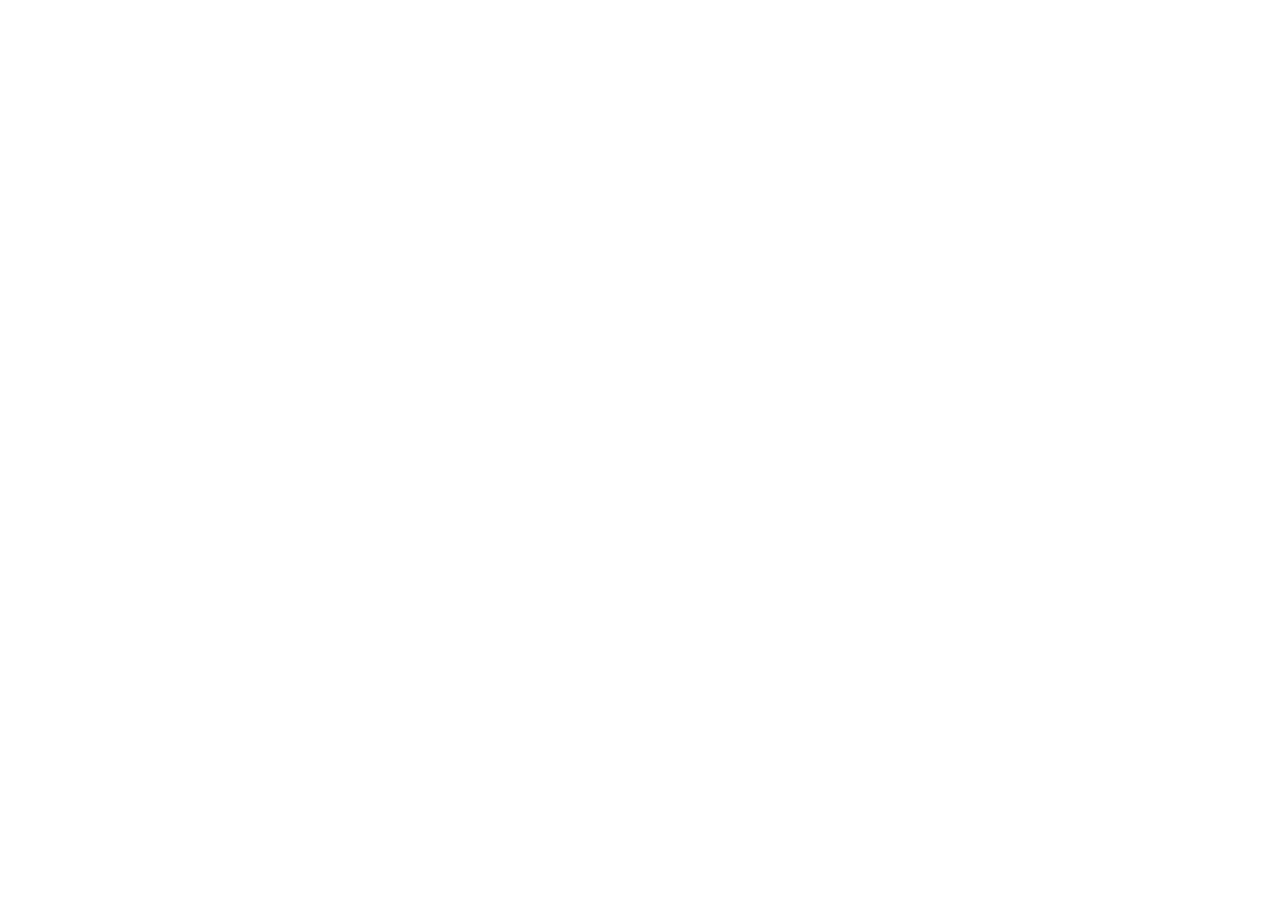
==== modules/index.html @ a32fe31a "Remove commented-out script reference and update practice notes with data types section" ====
<!DOCTYPE html>
<html lang="en">

<head>
    <meta charset="UTF-8">
    <meta name="viewport" content="width=device-width, initial-scale=1.0">
    <title>Refresh JS</title>
</head>

<body>
    <script src="practice.js"></script>
</body>

</html>
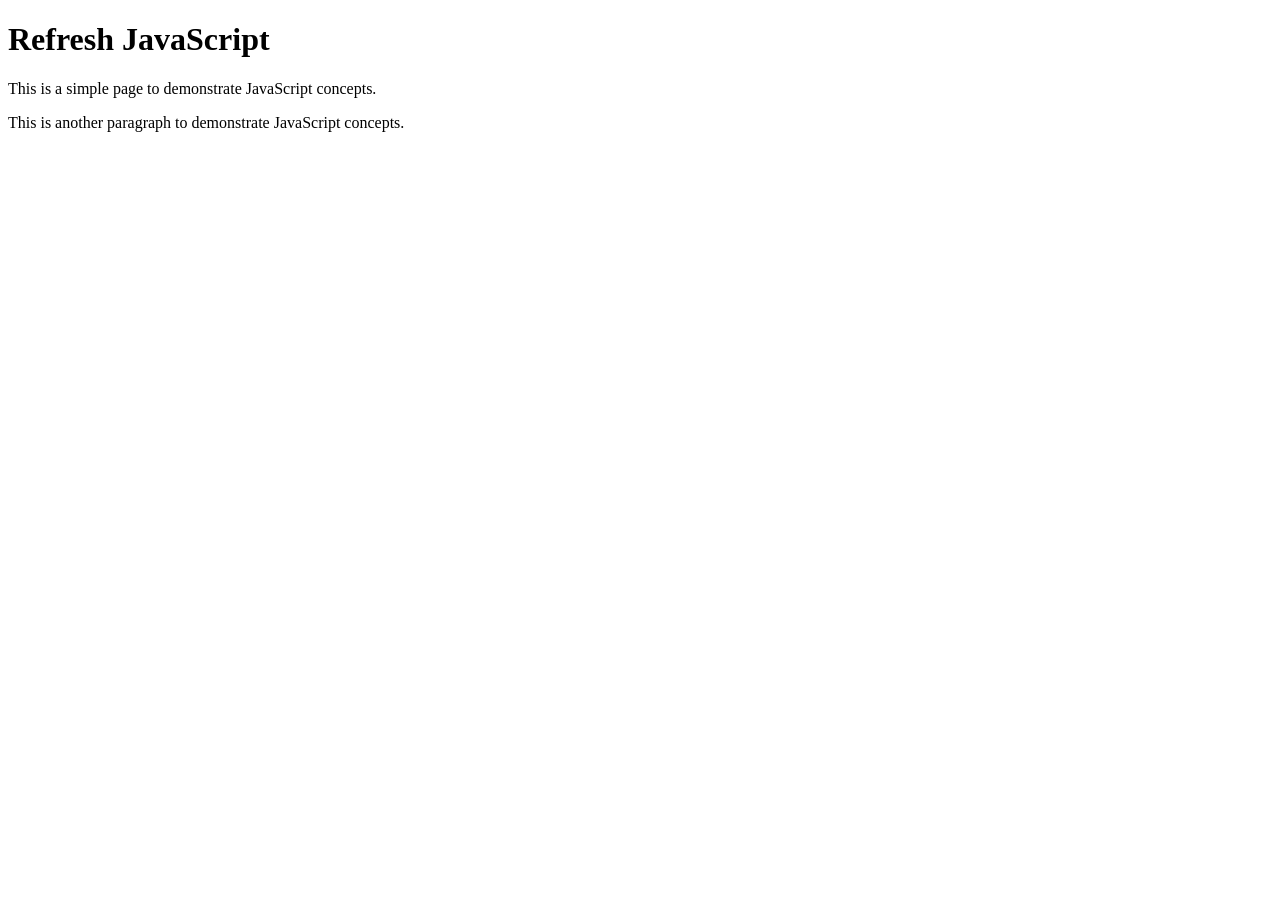
==== commit c191e9dd: "Add DOM manipulation examples to README.md and create dom.js for interactive functionality" ====
--- a/modules/index.html
+++ b/modules/index.html
@@ -8,7 +8,16 @@
 </head>
 
 <body>
+
+
+    <h1 class="title">Refresh JavaScript</h1>
+
+    <p id="description">This is a simple page to demonstrate JavaScript concepts.</p>
+    <p id="another-description">This is another paragraph to demonstrate JavaScript concepts.</p>
+
+
     <script src="practice.js"></script>
+  
 </body>
 
 </html>
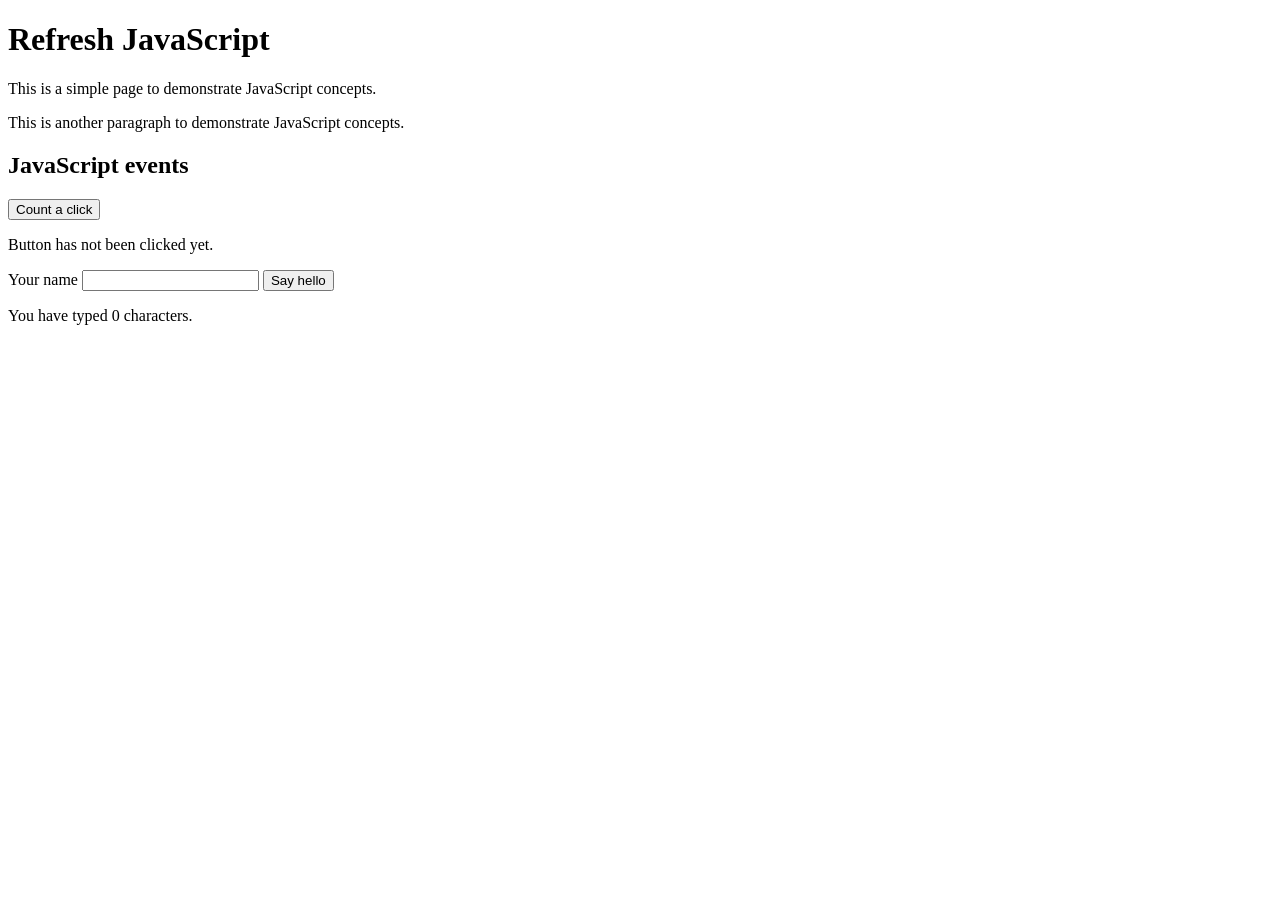
==== commit 37b416fb: "Add event handling examples to events.js and update README.md" ====
--- a/modules/index.html
+++ b/modules/index.html
@@ -1,23 +1,39 @@
-<!DOCTYPE html>
+<!doctype html>
 <html lang="en">
+  <head>
+    <meta charset="UTF-8" />
+    <meta name="viewport" content="width=device-width, initial-scale=1.0" />
+    <title>Refresh JS</title>
+  </head>
 
-<head>
-    <meta charset="UTF-8">
-    <meta name="viewport" content="width=device-width, initial-scale=1.0">
-    <title>Refresh JS</title>
-</head>
-
-<body>
-
-
+  <body>
     <h1 class="title">Refresh JavaScript</h1>
 
-    <p id="description">This is a simple page to demonstrate JavaScript concepts.</p>
-    <p id="another-description">This is another paragraph to demonstrate JavaScript concepts.</p>
+    <p id="description">
+      This is a simple page to demonstrate JavaScript concepts.
+    </p>
+    <p id="another-description">
+      This is another paragraph to demonstrate JavaScript concepts.
+    </p>
 
+    <section aria-labelledby="events-title">
+      <h2 id="events-title">JavaScript events</h2>
+
+      <button id="count-button" type="button">Count a click</button>
+      <p id="count-output" aria-live="polite">
+        Button has not been clicked yet.
+      </p>
+
+      <form id="greeting-form">
+        <label for="name-input">Your name</label>
+        <input id="name-input" name="name" type="text" required />
+        <button type="submit">Say hello</button>
+      </form>
+      <p id="name-feedback" aria-live="polite">You have typed 0 characters.</p>
+      <p id="greeting-output" aria-live="polite"></p>
+    </section>
 
     <script src="practice.js"></script>
-  
-</body>
-
-</html>+    <!-- <script src="events.js"></script> -->
+  </body>
+</html>
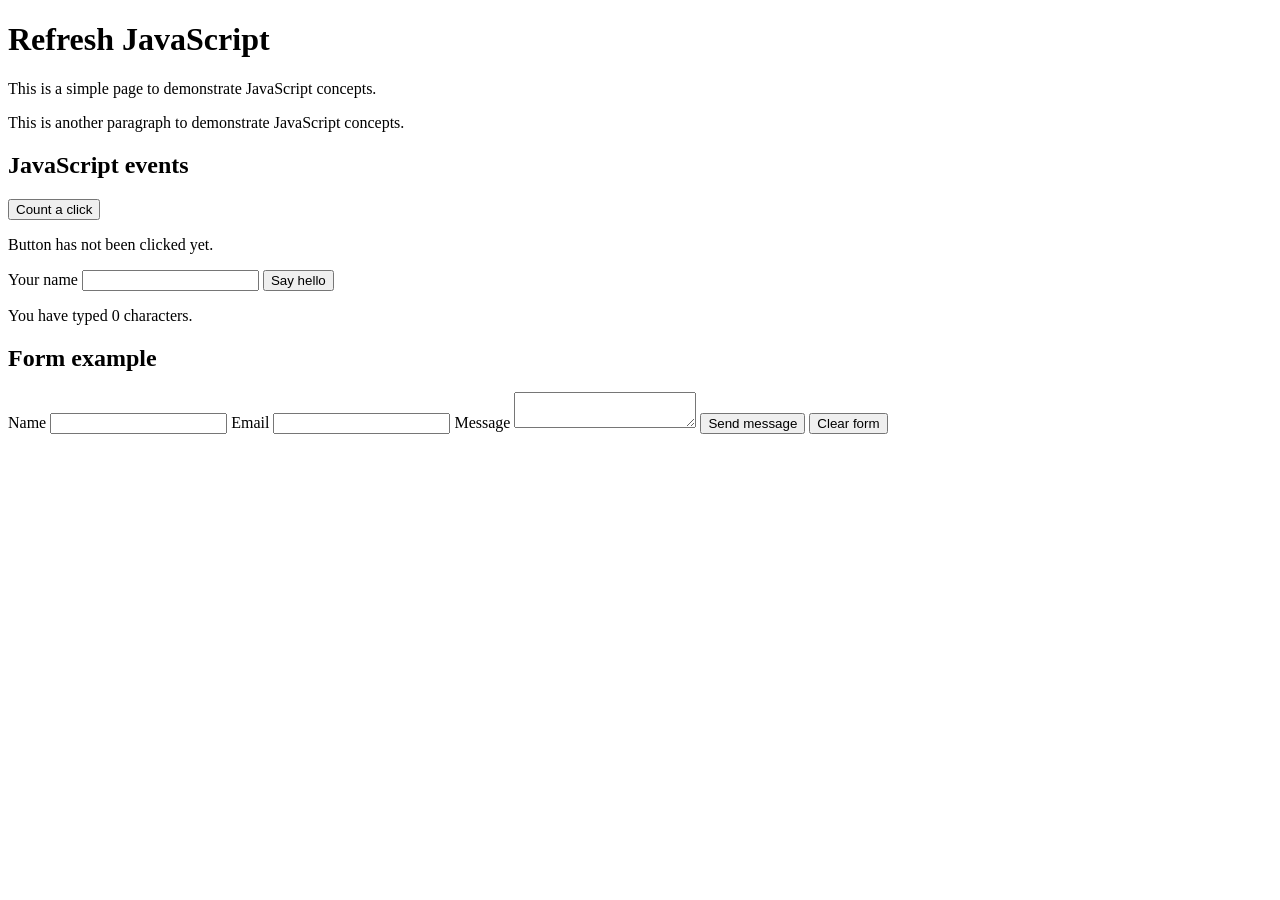
==== commit 751b2496: "Add form handling example with validation to README.md, create form.js for form functionality" ====
--- a/modules/index.html
+++ b/modules/index.html
@@ -33,7 +33,44 @@
       <p id="greeting-output" aria-live="polite"></p>
     </section>
 
+    <section aria-labelledby="form-title">
+      <h2 id="form-title">Form example</h2>
+
+      <form id="contact-form">
+        <label for="contact-name">Name</label>
+        <input
+          id="contact-name"
+          name="name"
+          type="text"
+          autocomplete="name"
+          required
+        />
+
+        <label for="contact-email">Email</label>
+        <input
+          id="contact-email"
+          name="email"
+          type="email"
+          autocomplete="email"
+          required
+        />
+
+        <label for="contact-message">Message</label>
+        <textarea
+          id="contact-message"
+          name="message"
+          minlength="10"
+          required
+        ></textarea>
+
+        <button type="submit">Send message</button>
+        <button type="reset">Clear form</button>
+      </form>
+      <p id="form-feedback" aria-live="polite"></p>
+    </section>
+
     <script src="practice.js"></script>
     <!-- <script src="events.js"></script> -->
+    <!-- <script src="form.js"></script> -->
   </body>
 </html>
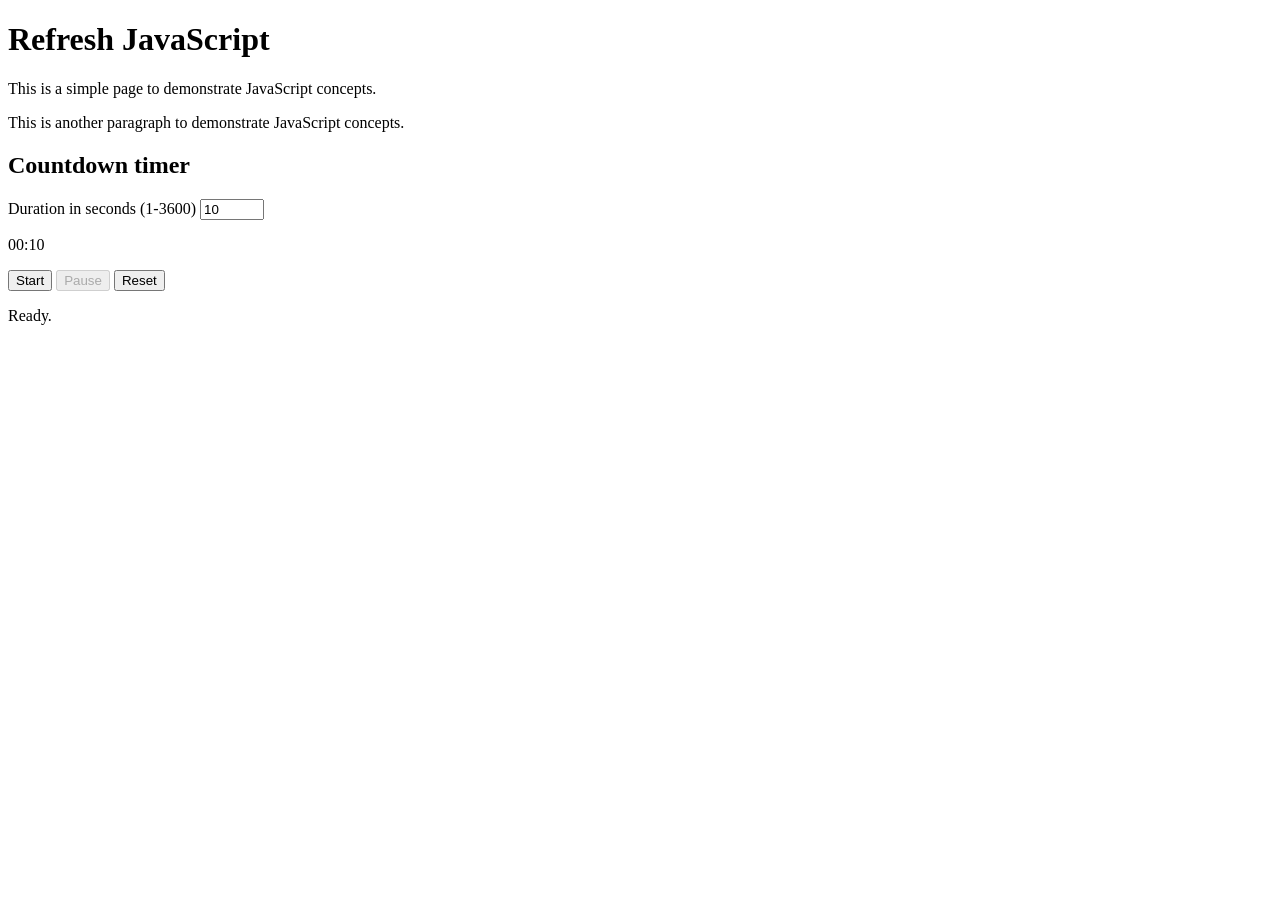
==== commit 9bfb1da9: "Add countdown timer functionality" ====
--- a/modules/index.html
+++ b/modules/index.html
@@ -16,61 +16,21 @@
       This is another paragraph to demonstrate JavaScript concepts.
     </p>
 
-    <section aria-labelledby="events-title">
-      <h2 id="events-title">JavaScript events</h2>
+    <section aria-labelledby="timer-title">
+      <h2 id="timer-title">Countdown timer</h2>
 
-      <button id="count-button" type="button">Count a click</button>
-      <p id="count-output" aria-live="polite">
-        Button has not been clicked yet.
-      </p>
-
-      <form id="greeting-form">
-        <label for="name-input">Your name</label>
-        <input id="name-input" name="name" type="text" required />
-        <button type="submit">Say hello</button>
-      </form>
-      <p id="name-feedback" aria-live="polite">You have typed 0 characters.</p>
-      <p id="greeting-output" aria-live="polite"></p>
-    </section>
-
-    <section aria-labelledby="form-title">
-      <h2 id="form-title">Form example</h2>
-
-      <form id="contact-form">
-        <label for="contact-name">Name</label>
-        <input
-          id="contact-name"
-          name="name"
-          type="text"
-          autocomplete="name"
-          required
-        />
-
-        <label for="contact-email">Email</label>
-        <input
-          id="contact-email"
-          name="email"
-          type="email"
-          autocomplete="email"
-          required
-        />
-
-        <label for="contact-message">Message</label>
-        <textarea
-          id="contact-message"
-          name="message"
-          minlength="10"
-          required
-        ></textarea>
-
-        <button type="submit">Send message</button>
-        <button type="reset">Clear form</button>
-      </form>
-      <p id="form-feedback" aria-live="polite"></p>
+      <label for="timer-duration">Duration in seconds (1-3600)</label>
+      <input id="timer-duration" type="number" min="1" max="3600" value="10" />
+      <p id="timer-display" role="timer" aria-live="off">00:10</p>
+      <button id="timer-start" type="button">Start</button>
+      <button id="timer-pause" type="button" disabled>Pause</button>
+      <button id="timer-reset" type="button">Reset</button>
+      <p id="timer-status" aria-live="polite">Ready.</p>
     </section>
 
     <script src="practice.js"></script>
     <!-- <script src="events.js"></script> -->
     <!-- <script src="form.js"></script> -->
+    <script src="timer.js"></script>
   </body>
 </html>
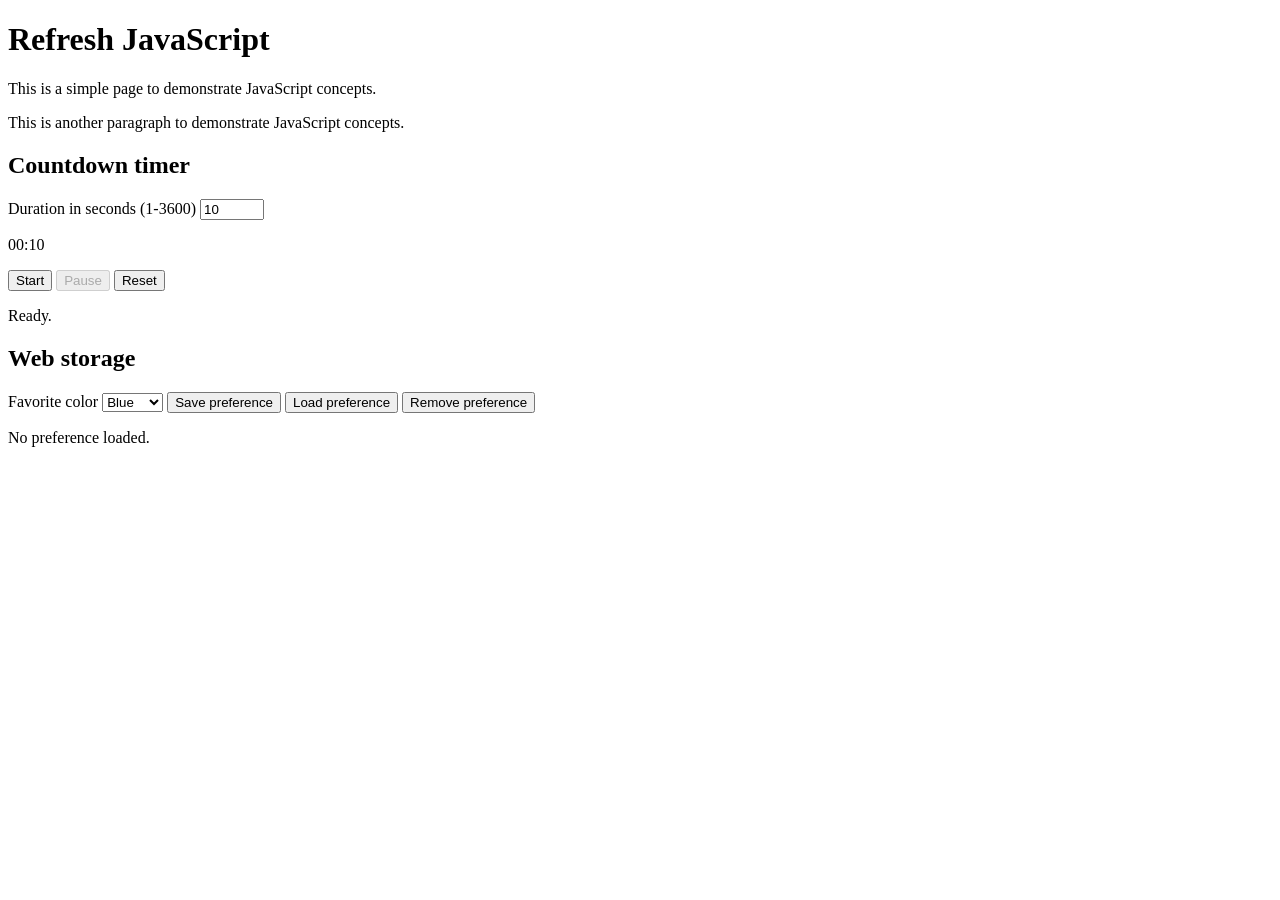
==== commit dd0f66a6: "Add web storage example" ====
--- a/modules/index.html
+++ b/modules/index.html
@@ -28,9 +28,25 @@
       <p id="timer-status" aria-live="polite">Ready.</p>
     </section>
 
+    <section aria-labelledby="storage-title">
+      <h2 id="storage-title">Web storage</h2>
+
+      <label for="favorite-color">Favorite color</label>
+      <select id="favorite-color">
+        <option value="blue">Blue</option>
+        <option value="green">Green</option>
+        <option value="purple">Purple</option>
+      </select>
+      <button id="storage-save" type="button">Save preference</button>
+      <button id="storage-load" type="button">Load preference</button>
+      <button id="storage-clear" type="button">Remove preference</button>
+      <p id="storage-status" aria-live="polite">No preference loaded.</p>
+    </section>
+
     <script src="practice.js"></script>
     <!-- <script src="events.js"></script> -->
     <!-- <script src="form.js"></script> -->
     <script src="timer.js"></script>
+    <script src="webstorage.js"></script>
   </body>
 </html>
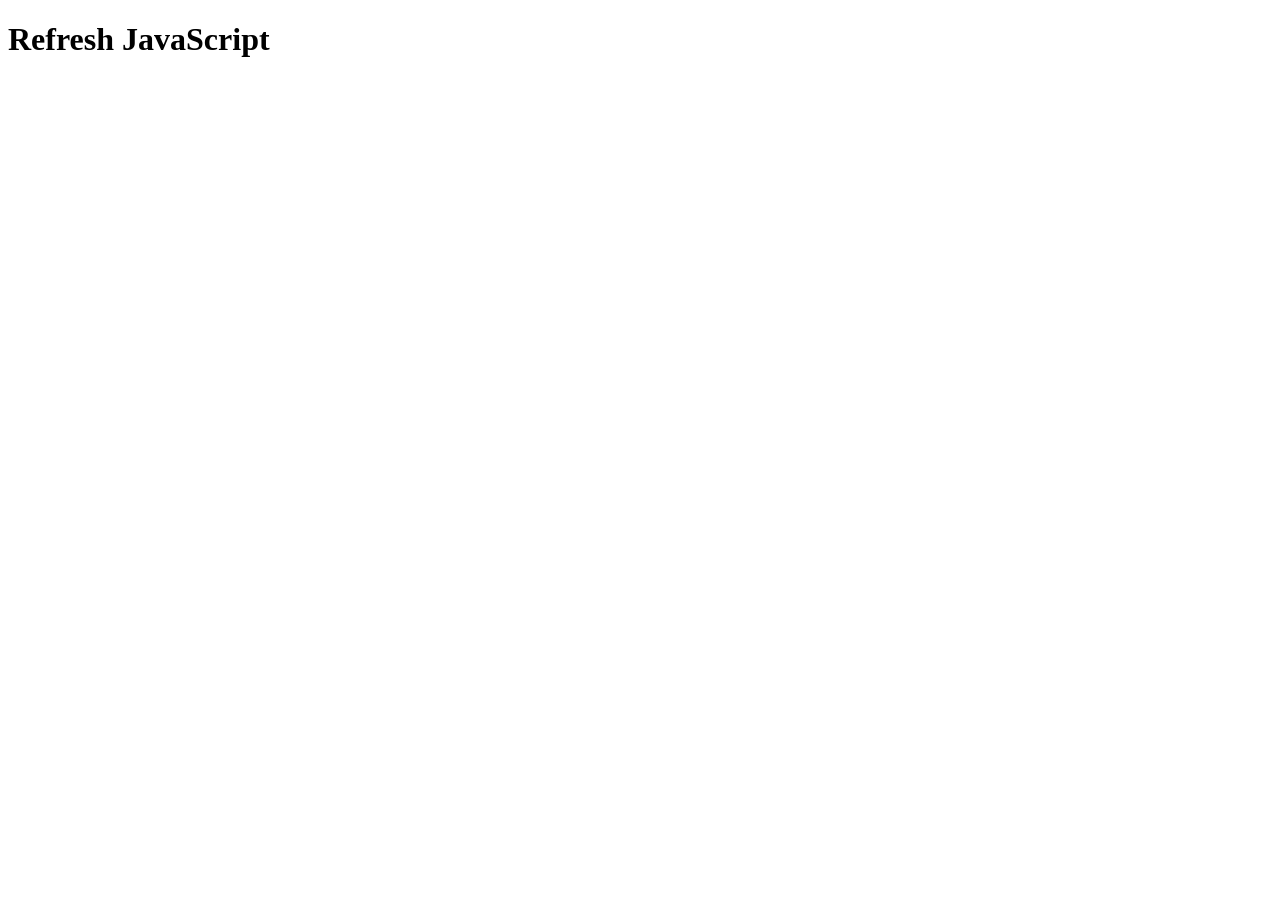
==== commit 8365263f: "Remove unused sections and comments from index.html; add JavaScript scope explanations to practice.j" ====
--- a/modules/index.html
+++ b/modules/index.html
@@ -9,14 +9,7 @@
   <body>
     <h1 class="title">Refresh JavaScript</h1>
 
-    <p id="description">
-      This is a simple page to demonstrate JavaScript concepts.
-    </p>
-    <p id="another-description">
-      This is another paragraph to demonstrate JavaScript concepts.
-    </p>
-
-    <section aria-labelledby="timer-title">
+    <!-- <section aria-labelledby="timer-title">
       <h2 id="timer-title">Countdown timer</h2>
 
       <label for="timer-duration">Duration in seconds (1-3600)</label>
@@ -26,9 +19,9 @@
       <button id="timer-pause" type="button" disabled>Pause</button>
       <button id="timer-reset" type="button">Reset</button>
       <p id="timer-status" aria-live="polite">Ready.</p>
-    </section>
+    </section> -->
 
-    <section aria-labelledby="storage-title">
+    <!-- <section aria-labelledby="storage-title">
       <h2 id="storage-title">Web storage</h2>
 
       <label for="favorite-color">Favorite color</label>
@@ -41,12 +34,12 @@
       <button id="storage-load" type="button">Load preference</button>
       <button id="storage-clear" type="button">Remove preference</button>
       <p id="storage-status" aria-live="polite">No preference loaded.</p>
-    </section>
+    </section> -->
 
     <script src="practice.js"></script>
     <!-- <script src="events.js"></script> -->
     <!-- <script src="form.js"></script> -->
-    <script src="timer.js"></script>
-    <script src="webstorage.js"></script>
+    <!-- <script src="timer.js"></script> -->
+    <!-- <script src="webstorage.js"></script> -->
   </body>
 </html>
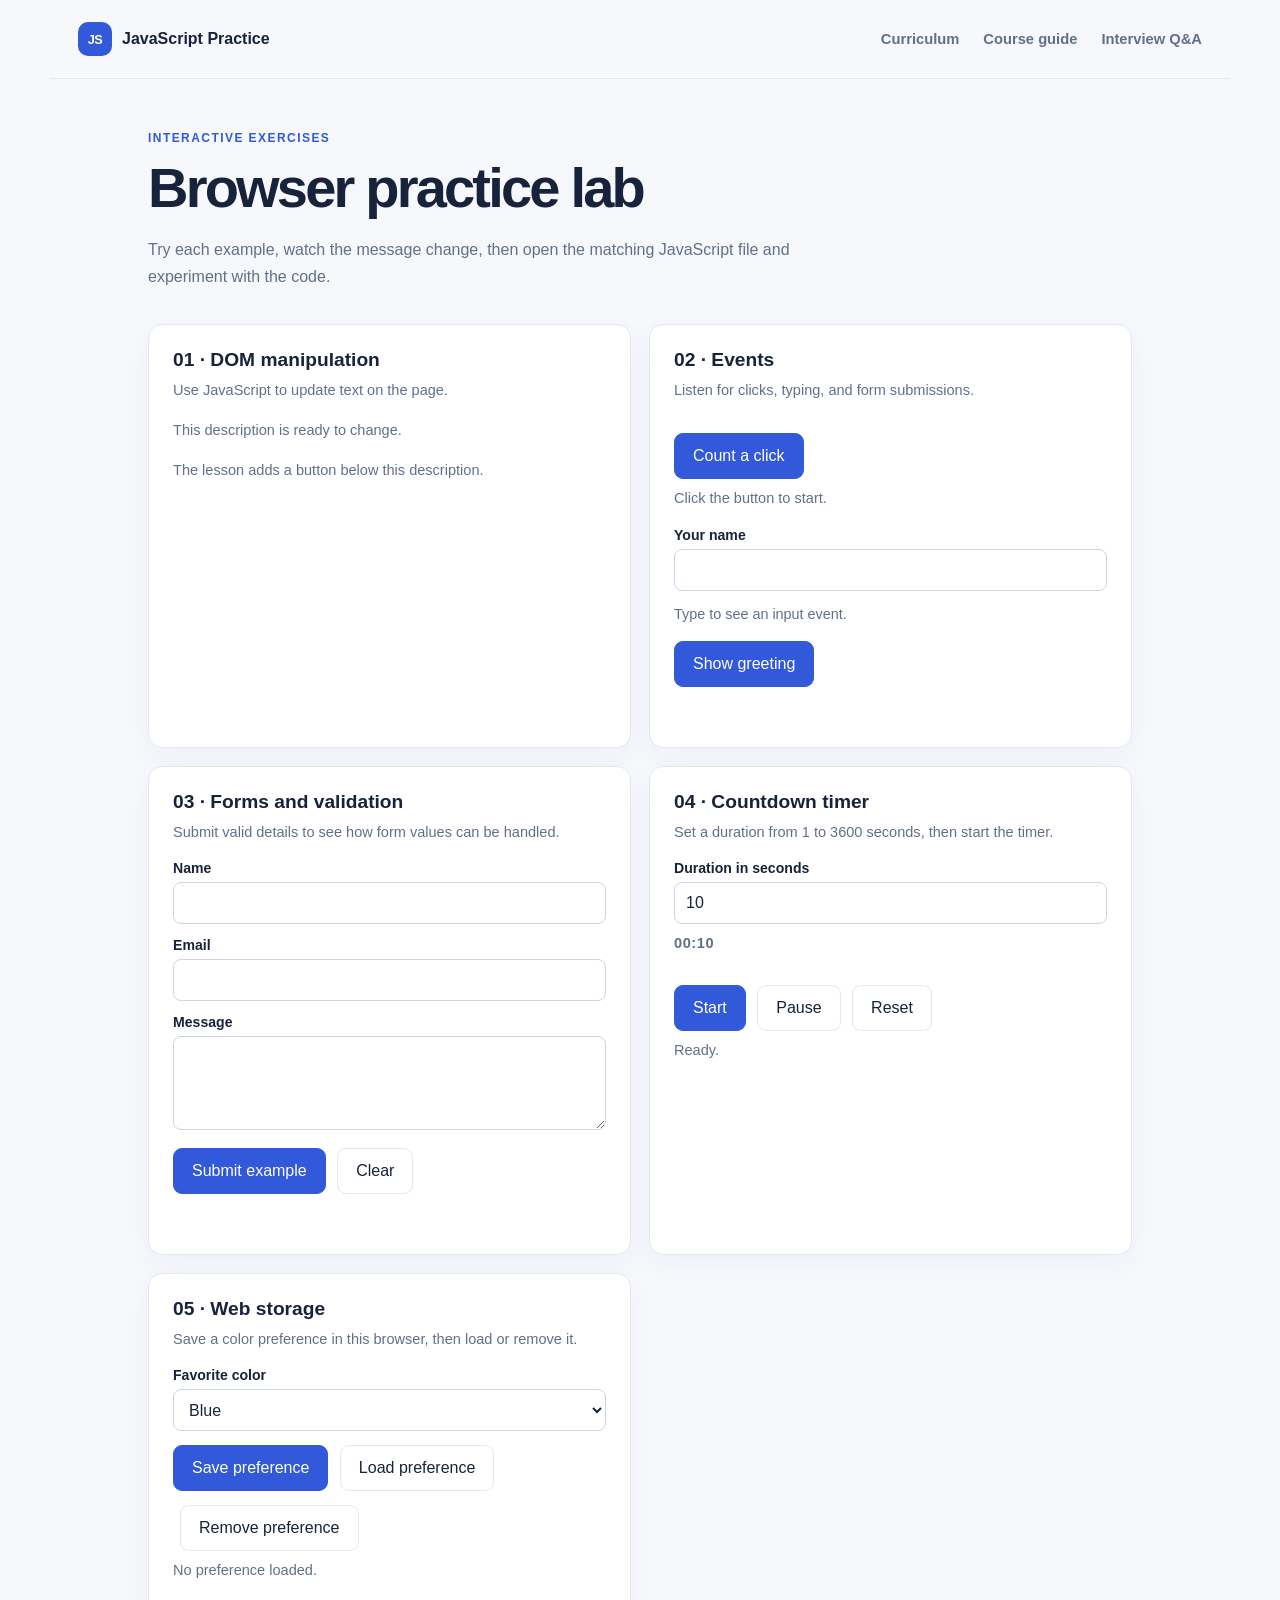
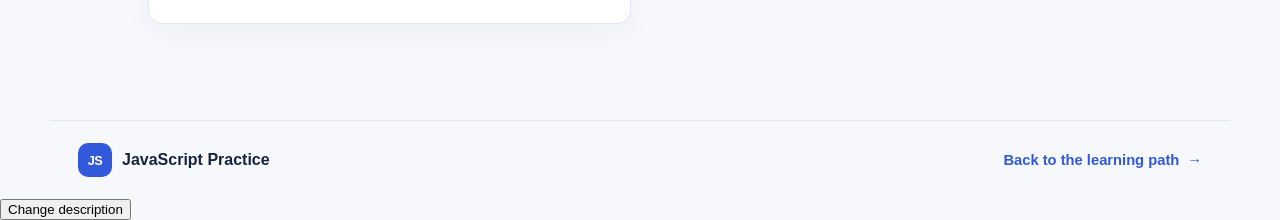
==== commit 67f3d36b: "Add initial HTML structure, CSS styles, and JavaScript interview questions - Created index.html with" ====
--- a/modules/index.html
+++ b/modules/index.html
@@ -3,43 +3,111 @@
   <head>
     <meta charset="UTF-8" />
     <meta name="viewport" content="width=device-width, initial-scale=1.0" />
-    <title>Refresh JS</title>
+    <meta
+      name="description"
+      content="Interactive JavaScript exercises for DOM manipulation, events, forms, timers, and web storage."
+    />
+    <title>Browser Practice Lab | JavaScript Practice</title>
+    <link rel="stylesheet" href="../styles.css" />
+    <script src="dom.js" defer></script>
+    <script src="events.js" defer></script>
+    <script src="form.js" defer></script>
+    <script src="timer.js" defer></script>
+    <script src="webstorage.js" defer></script>
   </head>
+  <body>
+    <header class="site-header">
+      <a class="brand" href="../index.html">
+        <span class="brand-mark" aria-hidden="true">JS</span>
+        <span>JavaScript Practice</span>
+      </a>
+      <nav class="site-nav" aria-label="Main navigation">
+        <a href="../index.html#curriculum">Curriculum</a>
+        <a href="../README.md">Course guide</a>
+        <a href="../INTERVIEW_QUESTIONS.md">Interview Q&amp;A</a>
+      </nav>
+    </header>
 
-  <body>
-    <h1 class="title">Refresh JavaScript</h1>
+    <main class="lab-main">
+      <div class="lab-heading">
+        <p class="eyebrow">Interactive exercises</p>
+        <h1>Browser practice lab</h1>
+        <p>
+          Try each example, watch the message change, then open the matching
+          JavaScript file and experiment with the code.
+        </p>
+      </div>
 
-    <!-- <section aria-labelledby="timer-title">
-      <h2 id="timer-title">Countdown timer</h2>
+      <div class="lab-grid">
+        <section class="lab-card" id="dom-lab" aria-labelledby="dom-title">
+          <h2 id="dom-title">01 &middot; DOM manipulation</h2>
+          <p>Use JavaScript to update text on the page.</p>
+          <p id="description" class="lab-output">This description is ready to change.</p>
+          <p class="lab-hint">The lesson adds a button below this description.</p>
+        </section>
 
-      <label for="timer-duration">Duration in seconds (1-3600)</label>
-      <input id="timer-duration" type="number" min="1" max="3600" value="10" />
-      <p id="timer-display" role="timer" aria-live="off">00:10</p>
-      <button id="timer-start" type="button">Start</button>
-      <button id="timer-pause" type="button" disabled>Pause</button>
-      <button id="timer-reset" type="button">Reset</button>
-      <p id="timer-status" aria-live="polite">Ready.</p>
-    </section> -->
+        <section class="lab-card" id="events-lab" aria-labelledby="events-title">
+          <h2 id="events-title">02 &middot; Events</h2>
+          <p>Listen for clicks, typing, and form submissions.</p>
+          <button class="button" id="count-button" type="button">Count a click</button>
+          <p id="count-output" class="lab-output" aria-live="polite">Click the button to start.</p>
+          <form id="greeting-form">
+            <label for="name-input">Your name</label>
+            <input id="name-input" name="name" type="text" autocomplete="name" />
+            <p id="name-feedback" class="lab-output" aria-live="polite">Type to see an input event.</p>
+            <button class="button" type="submit">Show greeting</button>
+            <p id="greeting-output" class="lab-output" aria-live="polite"></p>
+          </form>
+        </section>
 
-    <!-- <section aria-labelledby="storage-title">
-      <h2 id="storage-title">Web storage</h2>
+        <section class="lab-card" id="form-lab" aria-labelledby="form-title">
+          <h2 id="form-title">03 &middot; Forms and validation</h2>
+          <p>Submit valid details to see how form values can be handled.</p>
+          <form id="contact-form">
+            <label for="contact-name">Name</label>
+            <input id="contact-name" name="name" type="text" autocomplete="name" required />
+            <label for="contact-email">Email</label>
+            <input id="contact-email" name="email" type="email" autocomplete="email" required />
+            <label for="contact-message">Message</label>
+            <textarea id="contact-message" name="message" minlength="5" required></textarea>
+            <button class="button" type="submit">Submit example</button>
+            <button class="button button-secondary" type="reset">Clear</button>
+            <p id="form-feedback" class="lab-output" aria-live="polite"></p>
+          </form>
+        </section>
 
-      <label for="favorite-color">Favorite color</label>
-      <select id="favorite-color">
-        <option value="blue">Blue</option>
-        <option value="green">Green</option>
-        <option value="purple">Purple</option>
-      </select>
-      <button id="storage-save" type="button">Save preference</button>
-      <button id="storage-load" type="button">Load preference</button>
-      <button id="storage-clear" type="button">Remove preference</button>
-      <p id="storage-status" aria-live="polite">No preference loaded.</p>
-    </section> -->
+        <section class="lab-card" id="timer-lab" aria-labelledby="timer-title">
+          <h2 id="timer-title">04 &middot; Countdown timer</h2>
+          <p>Set a duration from 1 to 3600 seconds, then start the timer.</p>
+          <label for="timer-duration">Duration in seconds</label>
+          <input id="timer-duration" type="number" min="1" max="3600" step="1" value="10" />
+          <p id="timer-display" class="timer-display" role="timer" aria-live="off">00:10</p>
+          <button class="button" id="timer-start" type="button">Start</button>
+          <button class="button button-secondary" id="timer-pause" type="button" disabled>Pause</button>
+          <button class="button button-secondary" id="timer-reset" type="button">Reset</button>
+          <p id="timer-status" class="lab-output" role="status" aria-live="polite">Ready.</p>
+        </section>
 
-    <script src="practice.js"></script>
-    <!-- <script src="events.js"></script> -->
-    <!-- <script src="form.js"></script> -->
-    <!-- <script src="timer.js"></script> -->
-    <!-- <script src="webstorage.js"></script> -->
+        <section class="lab-card" id="storage-lab" aria-labelledby="storage-title">
+          <h2 id="storage-title">05 &middot; Web storage</h2>
+          <p>Save a color preference in this browser, then load or remove it.</p>
+          <label for="favorite-color">Favorite color</label>
+          <select id="favorite-color">
+            <option value="blue">Blue</option>
+            <option value="green">Green</option>
+            <option value="purple">Purple</option>
+          </select>
+          <button class="button" id="storage-save" type="button">Save preference</button>
+          <button class="button button-secondary" id="storage-load" type="button">Load preference</button>
+          <button class="button button-secondary" id="storage-clear" type="button">Remove preference</button>
+          <p id="storage-status" class="lab-output" role="status" aria-live="polite">No preference loaded.</p>
+        </section>
+      </div>
+    </main>
+
+    <footer class="site-footer site-footer-lab">
+      <a class="brand" href="../index.html"><span class="brand-mark" aria-hidden="true">JS</span><span>JavaScript Practice</span></a>
+      <p><a class="text-link" href="../index.html#curriculum">Back to the learning path <span aria-hidden="true">&rarr;</span></a></p>
+    </footer>
   </body>
 </html>
--- a/styles.css
+++ b/styles.css
@@ -0,0 +1,555 @@
+:root {
+  color-scheme: light;
+  font-family: "Segoe UI", Arial, sans-serif;
+  color: #17233b;
+  background: #f6f8fc;
+  font-synthesis: none;
+  text-rendering: optimizeLegibility;
+  --ink: #17233b;
+  --muted: #61708a;
+  --line: #e2e8f2;
+  --surface: #ffffff;
+  --primary: #3159d9;
+  --primary-dark: #2344b4;
+  --accent: #e8efff;
+}
+
+* {
+  box-sizing: border-box;
+}
+
+body {
+  min-width: 320px;
+  margin: 0;
+}
+
+a {
+  color: inherit;
+}
+
+a:focus-visible,
+button:focus-visible,
+input:focus-visible,
+select:focus-visible,
+textarea:focus-visible {
+  outline: 3px solid #94b4ff;
+  outline-offset: 3px;
+}
+
+.site-header,
+.site-footer {
+  display: flex;
+  align-items: center;
+  justify-content: space-between;
+  gap: 24px;
+  max-width: 1180px;
+  margin: 0 auto;
+  padding: 22px 28px;
+}
+
+.site-header {
+  border-bottom: 1px solid var(--line);
+}
+
+.brand {
+  display: inline-flex;
+  align-items: center;
+  gap: 10px;
+  color: var(--ink);
+  font-weight: 750;
+  text-decoration: none;
+}
+
+.brand-mark {
+  display: grid;
+  width: 34px;
+  height: 34px;
+  place-items: center;
+  border-radius: 10px;
+  background: var(--primary);
+  color: #fff;
+  font-size: 0.8rem;
+  letter-spacing: -0.04em;
+}
+
+.site-nav {
+  display: flex;
+  flex-wrap: wrap;
+  gap: 24px;
+}
+
+.site-nav a,
+.text-link {
+  color: var(--muted);
+  font-size: 0.92rem;
+  font-weight: 650;
+  text-decoration: none;
+}
+
+.site-nav a:hover,
+.text-link:hover {
+  color: var(--primary);
+}
+
+.hero {
+  display: grid;
+  grid-template-columns: minmax(0, 1.35fr) minmax(270px, 0.65fr);
+  align-items: center;
+  gap: 56px;
+  max-width: 1180px;
+  margin: 0 auto;
+  padding: 84px 28px 78px;
+}
+
+.hero h1 {
+  max-width: 720px;
+  margin: 12px 0 18px;
+  font-size: clamp(2.5rem, 6vw, 4.5rem);
+  letter-spacing: -0.06em;
+  line-height: 1.04;
+}
+
+.eyebrow {
+  margin: 0;
+  color: var(--primary);
+  font-size: 0.75rem;
+  font-weight: 800;
+  letter-spacing: 0.12em;
+  text-transform: uppercase;
+}
+
+.hero-copy,
+.section-heading > p,
+.group-heading p,
+.study-section > div > p:not(.eyebrow),
+.study-card p {
+  color: var(--muted);
+  line-height: 1.7;
+}
+
+.hero-copy {
+  max-width: 570px;
+  margin: 0;
+  font-size: 1.12rem;
+}
+
+.hero-actions {
+  display: flex;
+  flex-wrap: wrap;
+  gap: 12px;
+  margin-top: 28px;
+}
+
+.button {
+  display: inline-flex;
+  min-height: 46px;
+  align-items: center;
+  justify-content: center;
+  padding: 0 18px;
+  border: 1px solid var(--primary);
+  border-radius: 9px;
+  background: var(--primary);
+  color: #fff;
+  font: inherit;
+  font-size: 0.9rem;
+  font-weight: 700;
+  text-align: center;
+  text-decoration: none;
+  cursor: pointer;
+}
+
+.button:hover {
+  border-color: var(--primary-dark);
+  background: var(--primary-dark);
+}
+
+.button-secondary {
+  border-color: var(--line);
+  background: #fff;
+  color: var(--ink);
+}
+
+.button-secondary:hover {
+  border-color: #bbc9e0;
+  background: #f9fbff;
+  color: var(--ink);
+}
+
+.hero-note {
+  margin: 18px 0 0;
+  color: var(--muted);
+  font-size: 0.86rem;
+}
+
+.hero-card,
+.study-card {
+  padding: 26px;
+  border: 1px solid var(--line);
+  border-radius: 16px;
+  background: var(--surface);
+  box-shadow: 0 14px 40px rgb(31 54 100 / 6%);
+}
+
+.practice-loop {
+  display: grid;
+  gap: 17px;
+  margin: 22px 0 0;
+  padding: 0;
+  list-style: none;
+}
+
+.practice-loop li {
+  display: flex;
+  align-items: center;
+  gap: 13px;
+  color: var(--ink);
+  font-weight: 650;
+}
+
+.practice-loop li span {
+  color: var(--primary);
+  font-size: 0.8rem;
+  font-variant-numeric: tabular-nums;
+}
+
+.content-section {
+  padding: 72px max(28px, calc((100% - 1124px) / 2)) 82px;
+  background: #fff;
+}
+
+.section-heading {
+  display: flex;
+  align-items: end;
+  justify-content: space-between;
+  gap: 36px;
+  margin-bottom: 42px;
+}
+
+.section-heading h2,
+.study-section h2 {
+  max-width: 650px;
+  margin: 10px 0 0;
+  font-size: clamp(1.8rem, 4vw, 2.65rem);
+  letter-spacing: -0.045em;
+  line-height: 1.15;
+}
+
+.section-heading > p {
+  max-width: 360px;
+  margin: 0 0 3px;
+}
+
+.lesson-group + .lesson-group {
+  margin-top: 44px;
+}
+
+.group-heading {
+  display: flex;
+  align-items: center;
+  gap: 15px;
+  margin-bottom: 18px;
+}
+
+.group-number,
+.lesson-number {
+  display: inline-grid;
+  flex: 0 0 auto;
+  place-items: center;
+  border-radius: 9px;
+  background: var(--accent);
+  color: var(--primary);
+  font-size: 0.78rem;
+  font-weight: 800;
+}
+
+.group-number {
+  width: 42px;
+  height: 42px;
+}
+
+.group-heading h3 {
+  margin: 0;
+  font-size: 1.14rem;
+}
+
+.group-heading p {
+  margin: 4px 0 0;
+  font-size: 0.9rem;
+}
+
+.lesson-grid {
+  display: grid;
+  grid-template-columns: repeat(3, minmax(0, 1fr));
+  gap: 14px;
+}
+
+.lesson-card {
+  min-height: 178px;
+  padding: 20px;
+  border: 1px solid var(--line);
+  border-radius: 12px;
+  background: var(--surface);
+  text-decoration: none;
+  transition: border-color 140ms ease, transform 140ms ease, box-shadow 140ms ease;
+}
+
+.lesson-card:hover {
+  transform: translateY(-2px);
+  border-color: #b8c8ee;
+  box-shadow: 0 9px 24px rgb(31 54 100 / 7%);
+}
+
+.lesson-number {
+  width: 30px;
+  height: 26px;
+  font-size: 0.72rem;
+}
+
+.lesson-card h4 {
+  margin: 13px 0 6px;
+  font-size: 1.04rem;
+}
+
+.lesson-card p {
+  min-height: 40px;
+  margin: 0;
+  color: var(--muted);
+  font-size: 0.88rem;
+  line-height: 1.5;
+}
+
+.lesson-link {
+  display: inline-flex;
+  gap: 7px;
+  align-items: center;
+  margin-top: 14px;
+  color: var(--primary);
+  font-size: 0.82rem;
+  font-weight: 750;
+}
+
+.study-section {
+  display: grid;
+  grid-template-columns: minmax(0, 1fr) minmax(280px, 0.7fr);
+  align-items: center;
+  gap: 60px;
+  max-width: 1124px;
+  margin: 0 auto;
+  padding: 76px 28px;
+}
+
+.study-section > div > p:not(.eyebrow) {
+  max-width: 630px;
+  margin: 18px 0;
+}
+
+.text-link {
+  display: inline-flex;
+  gap: 8px;
+  color: var(--primary);
+}
+
+.study-card h3 {
+  margin: 0;
+  font-size: 1.2rem;
+}
+
+.study-card p {
+  margin: 9px 0 20px;
+}
+
+.site-footer {
+  border-top: 1px solid var(--line);
+}
+
+.site-footer p {
+  margin: 0;
+  color: var(--muted);
+  font-size: 0.88rem;
+}
+
+.lab-main {
+  max-width: 1040px;
+  margin: 0 auto;
+  padding: 52px 28px 76px;
+}
+
+.lab-heading {
+  max-width: 690px;
+  margin-bottom: 34px;
+}
+
+.lab-heading h1 {
+  margin: 10px 0;
+  font-size: clamp(2.2rem, 5vw, 3.5rem);
+  letter-spacing: -0.05em;
+}
+
+.lab-heading > p:last-child {
+  color: var(--muted);
+  line-height: 1.7;
+}
+
+.lab-grid {
+  display: grid;
+  grid-template-columns: repeat(2, minmax(0, 1fr));
+  gap: 18px;
+}
+
+.lab-card {
+  padding: 24px;
+  border: 1px solid var(--line);
+  border-radius: 14px;
+  background: var(--surface);
+  box-shadow: 0 9px 28px rgb(31 54 100 / 4%);
+}
+
+.lab-card h2 {
+  margin: 0;
+  font-size: 1.2rem;
+}
+
+.lab-card > p,
+.lab-hint {
+  color: var(--muted);
+  font-size: 0.91rem;
+  line-height: 1.6;
+}
+
+.lab-card > p {
+  margin: 8px 0 16px;
+}
+
+.lab-card button,
+.lab-card input,
+.lab-card select,
+.lab-card textarea {
+  font: inherit;
+}
+
+.lab-card input,
+.lab-card select,
+.lab-card textarea {
+  width: 100%;
+  min-height: 42px;
+  padding: 9px 11px;
+  border: 1px solid #ccd5e3;
+  border-radius: 8px;
+  background: #fff;
+  color: var(--ink);
+}
+
+.lab-card textarea {
+  min-height: 94px;
+  resize: vertical;
+}
+
+.lab-card label {
+  display: block;
+  margin: 13px 0 6px;
+  color: var(--ink);
+  font-size: 0.88rem;
+  font-weight: 650;
+}
+
+.lab-card .button {
+  margin-top: 14px;
+}
+
+.lab-card .button + .button {
+  margin-left: 7px;
+}
+
+.lab-output {
+  min-height: 24px;
+  margin: 12px 0 0;
+  color: var(--muted);
+  font-size: 0.9rem;
+  line-height: 1.55;
+}
+
+.timer-display {
+  margin: 16px 0;
+  color: var(--ink);
+  font-size: 2.7rem;
+  font-variant-numeric: tabular-nums;
+  font-weight: 750;
+  letter-spacing: 0.04em;
+}
+
+.site-footer-lab {
+  margin-top: 20px;
+}
+
+@media (max-width: 760px) {
+  .hero,
+  .study-section {
+    grid-template-columns: 1fr;
+    gap: 32px;
+  }
+
+  .hero {
+    padding-top: 58px;
+  }
+
+  .section-heading {
+    display: block;
+  }
+
+  .section-heading > p {
+    margin-top: 14px;
+  }
+
+  .lesson-grid {
+    grid-template-columns: repeat(2, minmax(0, 1fr));
+  }
+
+  .study-section {
+    padding-top: 58px;
+    padding-bottom: 58px;
+  }
+}
+
+@media (max-width: 540px) {
+  .site-header,
+  .site-footer {
+    align-items: flex-start;
+    flex-direction: column;
+    padding-right: 20px;
+    padding-left: 20px;
+  }
+
+  .site-nav {
+    gap: 16px;
+  }
+
+  .hero {
+    padding: 48px 20px 56px;
+  }
+
+  .content-section {
+    padding: 54px 20px 62px;
+  }
+
+  .lesson-grid,
+  .lab-grid {
+    grid-template-columns: 1fr;
+  }
+
+  .lesson-card {
+    min-height: 0;
+  }
+
+  .lab-main {
+    padding: 42px 20px 58px;
+  }
+}
+
+@media (prefers-reduced-motion: reduce) {
+  *,
+  *::before,
+  *::after {
+    scroll-behavior: auto !important;
+    transition-duration: 0.01ms !important;
+  }
+}
